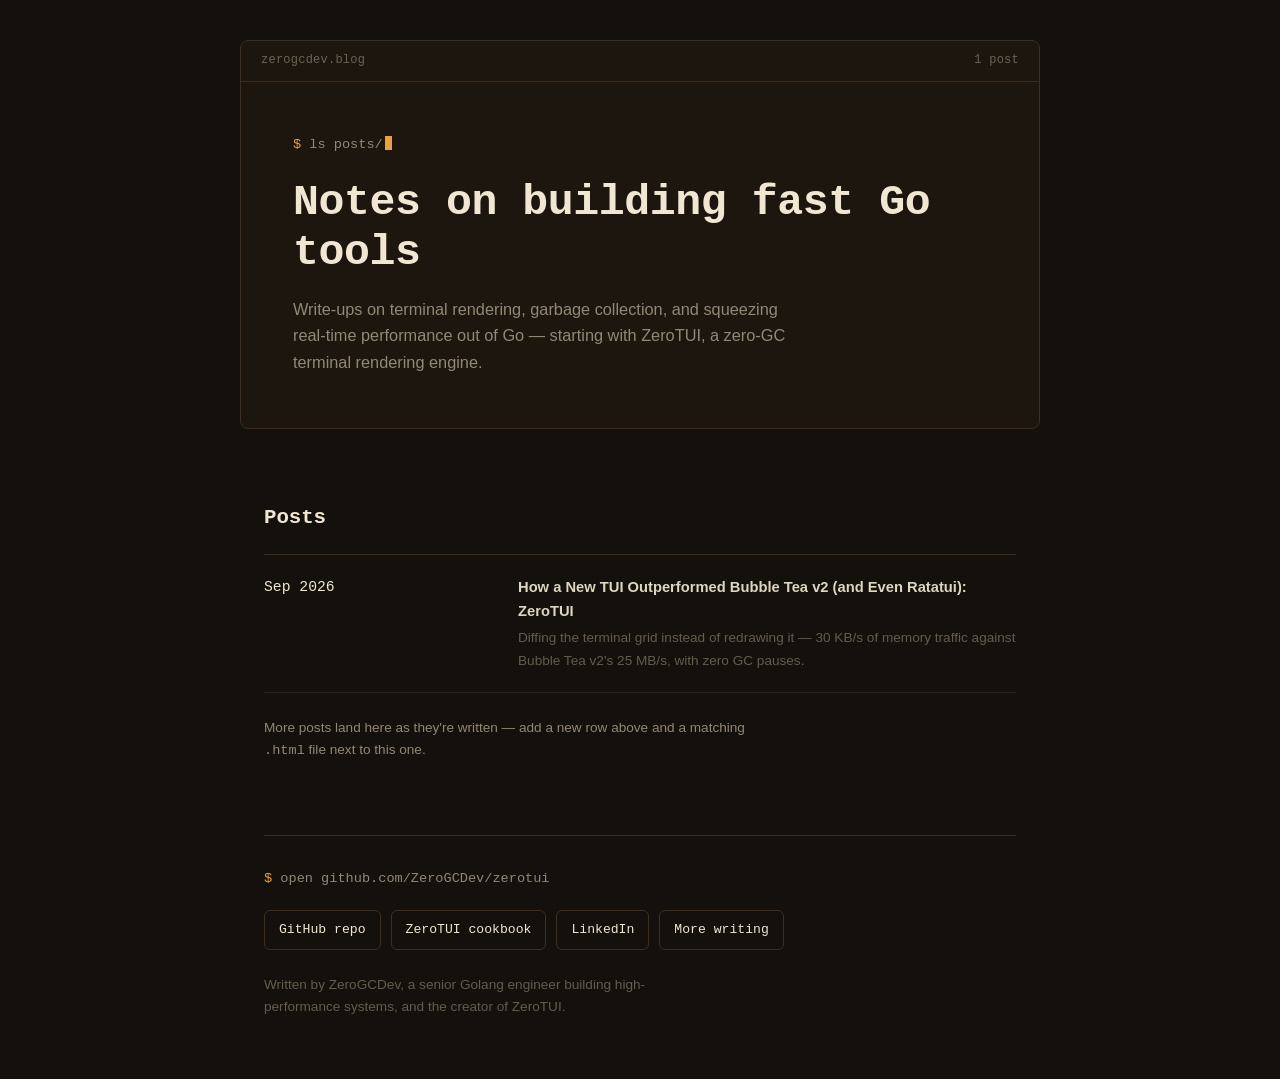
==== index.html @ e70df7ad "Add files via upload" ====
<!DOCTYPE html>
<html lang="en">
<head>
<meta charset="UTF-8">
<meta name="viewport" content="width=device-width, initial-scale=1.0">
<title>ZeroGCDev — blog</title>
<meta name="description" content="Notes on building fast Go tools: terminal rendering, garbage collection, and low-level systems work from ZeroGCDev, creator of ZeroTUI.">
<link rel="stylesheet" href="style.css">
</head>
<body>

<header class="hero">
  <div class="window">
    <div class="window-bar"><span>zerogcdev.blog</span><span>1 post</span></div>
    <div class="window-body">
      <p class="prompt"><span class="sym">$</span> ls posts/<span class="cursor"></span></p>
      <h1>Notes on building fast Go tools</h1>
      <p class="sub">Write-ups on terminal rendering, garbage collection, and squeezing real-time performance out of Go — starting with ZeroTUI, a zero-GC terminal rendering engine.</p>
    </div>
  </div>
</header>

<main class="container">

  <section id="posts">
    <h2>Posts</h2>
    <div class="uses">
      <div class="use-row">
        <div class="name">Sep 2026</div>
        <p class="desc">
          <a href="zerotui-tui.html">How a New TUI Outperformed Bubble Tea v2 (and Even Ratatui): ZeroTUI</a>
          <span class="excerpt">Diffing the terminal grid instead of redrawing it — 30 KB/s of memory traffic against Bubble Tea v2's 25 MB/s, with zero GC pauses.</span>
        </p>
      </div>
    </div>
    <p class="dim" style="margin-top:24px;font-size:.85rem;">More posts land here as they're written — add a new row above and a matching <code>.html</code> file next to this one.</p>
  </section>

  <footer>
    <p class="footer-prompt"><span class="sym">$</span> open github.com/ZeroGCDev/zerotui</p>
    <div class="footer-links">
      <a href="https://github.com/ZeroGCDev/zerotui">GitHub repo</a>
      <a href="https://medium.com/@ZeroGCDev/zerotui-cookbook-recipes-for-building-beautiful-terminal-uis-570f07fad772">ZeroTUI cookbook</a>
      <a href="https://www.linkedin.com/in/merupamganguly/">LinkedIn</a>
      <a href="https://medium.com/@ZeroGCDev">More writing</a>
    </div>
    <p>Written by ZeroGCDev, a senior Golang engineer building high-performance systems, and the creator of ZeroTUI.</p>
  </footer>

</main>

</body>
</html>
---- style.css ----
:root{
  --bg: #14100B;
  --bg-panel: #1C160F;
  --bg-panel-raised: #211A11;
  --ink: #F0E6D2;
  --ink-dim: #9C9280;
  --ink-faint: #6B6354;
  --amber: #FFAB40;
  --amber-dim: #C97C2E;
  --rule: #3A2F22;
  --rule-soft: #2A2218;
  --mono: ui-monospace, "SF Mono", "JetBrains Mono", "Fira Code", Menlo, Consolas, monospace;
  --sans: -apple-system, BlinkMacSystemFont, "Segoe UI", Inter, Roboto, "Helvetica Neue", Arial, sans-serif;
  --radius: 8px;
}

*{box-sizing:border-box;}
html{-webkit-text-size-adjust:100%;}
body{
  margin:0;
  background:var(--bg);
  color:var(--ink);
  font-family:var(--sans);
  line-height:1.65;
  font-size:16px;
  -webkit-font-smoothing:antialiased;
}

a{color:var(--amber);text-decoration:none;border-bottom:1px solid transparent;}
a:hover{border-bottom-color:var(--amber);}
a:focus-visible, button:focus-visible{outline:2px solid var(--amber);outline-offset:2px;}

.container{max-width:800px;margin:0 auto;padding:0 24px;}

/* ---------- nav ---------- */
.topnav{padding:24px 24px 0;}
.back-link{font-family:var(--mono);font-size:.82rem;color:var(--ink-dim);}
.back-link:hover{color:var(--amber);}

/* ---------- hero ---------- */
header.hero{padding:40px 24px 8px;}
.window{border:1px solid var(--rule);border-radius:var(--radius);background:var(--bg-panel);overflow:hidden;max-width:800px;margin:0 auto;}
.window-bar{
  display:flex;align-items:center;justify-content:space-between;
  padding:10px 20px;border-bottom:1px solid var(--rule);
  font-family:var(--mono);font-size:.75rem;color:var(--ink-faint);letter-spacing:.02em;
}
.window-body{padding:clamp(28px,5vw,52px) clamp(20px,5vw,52px) clamp(32px,5vw,52px);}

.prompt{font-family:var(--mono);font-size:.85rem;color:var(--ink-dim);margin:0 0 22px;}
.prompt .sym{color:var(--amber);}
.cursor{
  display:inline-block;width:.5em;height:1em;background:var(--amber);
  margin-left:2px;vertical-align:-2px;animation:blink 1s steps(1) infinite;
}
@media (prefers-reduced-motion: reduce){.cursor{animation:none;}}
@keyframes blink{50%{opacity:0;}}

h1{
  font-family:var(--mono);font-weight:600;
  font-size:clamp(1.7rem,4.4vw,2.7rem);
  line-height:1.15;letter-spacing:-.01em;
  margin:0 0 18px;color:var(--ink);
}
.sub{font-size:1.02rem;color:var(--ink-dim);max-width:56ch;margin:0;}

.stats{
  display:grid;grid-template-columns:repeat(3,1fr);gap:20px;
  margin-top:36px;padding-top:26px;border-top:1px solid var(--rule);
}
.stat .num{font-family:var(--mono);font-size:clamp(1.25rem,3vw,1.6rem);color:var(--amber);font-weight:600;}
.stat .label{font-size:.8rem;color:var(--ink-dim);margin-top:4px;}

/* ---------- generic sections ---------- */
main{padding:8px 24px 0;}
section{margin:64px auto;max-width:800px;}
h2{font-family:var(--mono);font-size:1.3rem;font-weight:600;color:var(--ink);margin:0 0 18px;letter-spacing:-.005em;}
h3{font-family:var(--mono);font-size:1rem;margin:0 0 8px;color:var(--ink);}
p{color:var(--ink);opacity:.92;margin:0 0 16px;max-width:66ch;}
p.dim{color:var(--ink-dim);}
section > p:last-child{margin-bottom:0;}

/* ---------- how it works ---------- */
.steps{
  display:flex;flex-wrap:wrap;margin-top:26px;
  border:1px solid var(--rule);border-radius:var(--radius);overflow:hidden;
}
.step{flex:1 1 200px;padding:22px 22px;}
.step + .step{border-left:1px solid var(--rule);}
.step .n{font-family:var(--mono);color:var(--amber);font-size:.78rem;}
.step h3{margin:8px 0 6px;}
.step p{font-size:.9rem;color:var(--ink-dim);margin:0;max-width:none;}

/* ---------- benchmark cards ---------- */
.bench-cards{display:grid;grid-template-columns:repeat(3,1fr);gap:16px;margin-top:26px;}
.bcard{border:1px solid var(--rule);border-radius:var(--radius);padding:20px 20px;background:var(--bg-panel);position:relative;}
.bcard.win{border-color:var(--amber-dim);}
.bcard.win::before{
  content:"";position:absolute;left:0;top:0;bottom:0;width:3px;
  background:var(--amber);border-radius:var(--radius) 0 0 var(--radius);
}
.bcard h3{font-size:.92rem;margin:0 0 14px;color:var(--ink-dim);}
.bcard.win h3{color:var(--amber);}
.metric{display:flex;justify-content:space-between;gap:12px;padding:8px 0;border-top:1px solid var(--rule-soft);font-family:var(--mono);font-size:.8rem;}
.metric:first-of-type{border-top:none;}
.metric .k{color:var(--ink-faint);}
.metric .v{color:var(--ink-dim);text-align:right;}
.bcard.win .metric .v{color:var(--amber);font-weight:600;}
.bench-note{margin-top:16px;font-size:.85rem;color:var(--ink-faint);max-width:66ch;}

/* ---------- list rows (use cases / posts) ---------- */
.uses{border-top:1px solid var(--rule);margin-top:8px;}
.use-row{display:flex;flex-wrap:wrap;gap:4px 24px;padding:20px 0;border-bottom:1px solid var(--rule-soft);}
.use-row .name{font-family:var(--mono);font-size:.92rem;color:var(--ink);flex:0 0 230px;}
.use-row .desc{color:var(--ink-dim);font-size:.92rem;flex:1 1 320px;margin:0;}
.use-row .desc a{color:var(--ink);font-weight:600;}
.use-row .desc a:hover{color:var(--amber);}
.use-row .excerpt{display:block;color:var(--ink-faint);font-size:.85rem;margin-top:4px;}

/* ---------- quickstart / code ---------- */
.qs-step{margin-top:30px;}
.qs-step:first-of-type{margin-top:26px;}
.qs-step p{margin:0 0 12px;color:var(--ink-dim);font-size:.95rem;}
pre.code{
  background:var(--bg-panel-raised);border:1px solid var(--rule);border-radius:8px;
  padding:16px 18px;overflow-x:auto;font-family:var(--mono);font-size:.8rem;
  line-height:1.55;color:var(--ink);margin:0;
}
pre.code .c{color:var(--ink-faint);}

.mockup{margin-top:34px;border:1px solid var(--rule);border-radius:var(--radius);background:var(--bg-panel);padding:20px;}
.mockup-controls{display:flex;align-items:center;flex-wrap:wrap;gap:14px;margin-bottom:16px;}
.mockup-btn{
  font-family:var(--mono);font-size:.78rem;background:transparent;
  border:1px solid var(--amber-dim);color:var(--amber);
  padding:8px 14px;border-radius:6px;cursor:pointer;
}
.mockup-btn:hover{background:rgba(255,171,64,.08);}
.mockup-state{font-family:var(--mono);font-size:.78rem;color:var(--ink-faint);}
pre.ascii{font-family:var(--mono);font-size:.78rem;line-height:1.4;color:var(--ink-dim);margin:0;white-space:pre;overflow-x:auto;}
pre.ascii .hi{color:var(--amber);}

/* ---------- reference ---------- */
.ref-grid{display:grid;grid-template-columns:1fr 1fr;gap:20px;margin-top:24px;}
.ref-panel{border:1px solid var(--rule);border-radius:var(--radius);padding:20px 22px;background:var(--bg-panel);}
.ref-panel h3{font-size:.78rem;color:var(--ink-faint);margin:0 0 12px;}
.ref-item{display:flex;justify-content:space-between;gap:16px;padding:8px 0;border-top:1px solid var(--rule-soft);font-size:.83rem;}
.ref-item:first-child{border-top:none;}
.ref-item .name{font-family:var(--mono);color:var(--ink);white-space:nowrap;}
.ref-item .desc{color:var(--ink-faint);text-align:right;}

/* ---------- footer ---------- */
footer{margin:72px 0 60px;padding-top:32px;border-top:1px solid var(--rule);}
.footer-prompt{font-family:var(--mono);font-size:.85rem;color:var(--ink-dim);margin-bottom:20px;}
.footer-prompt .sym{color:var(--amber);}
.footer-links{display:flex;flex-wrap:wrap;gap:10px;margin-bottom:24px;}
.footer-links a{
  font-family:var(--mono);font-size:.82rem;border:1px solid var(--rule);border-radius:6px;
  padding:8px 14px;color:var(--ink);border-bottom:1px solid var(--rule);
}
.footer-links a:hover{border-color:var(--amber-dim);color:var(--amber);}
footer p{color:var(--ink-faint);font-size:.85rem;max-width:60ch;}

@media (max-width:640px){
  .stats{grid-template-columns:1fr;gap:20px;}
  .bench-cards{grid-template-columns:1fr;}
  .ref-grid{grid-template-columns:1fr;}
  .steps{flex-direction:column;}
  .step + .step{border-left:none;border-top:1px solid var(--rule);}
  .use-row .name{flex-basis:100%;}
}
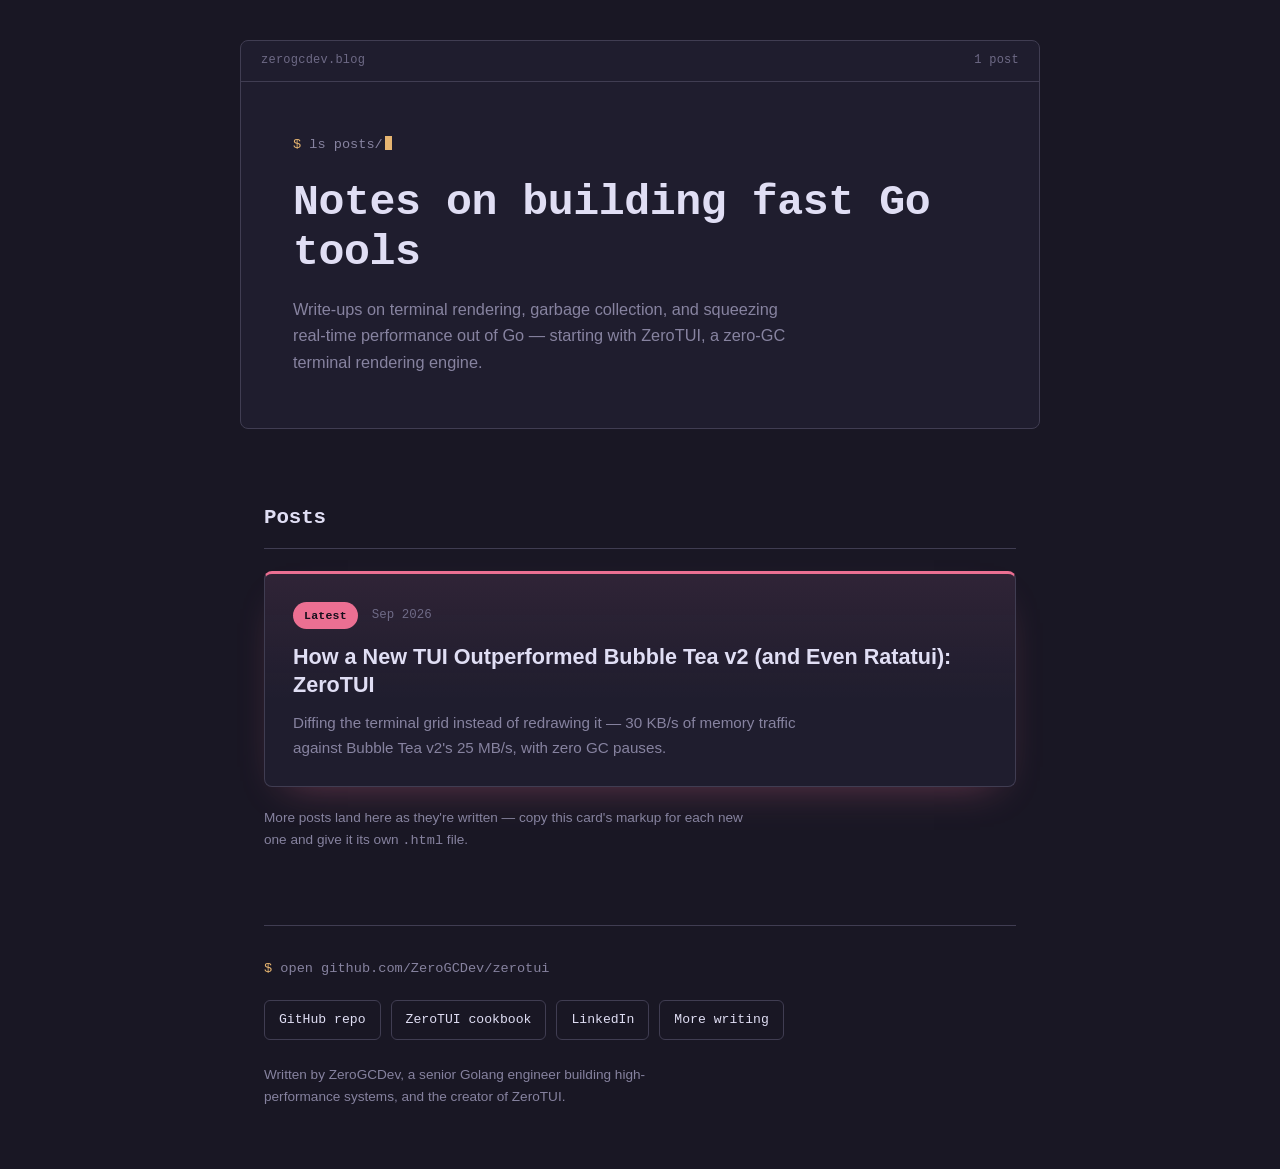
==== commit eab69e76: "Theme Change" ====
--- a/index.html
+++ b/index.html
@@ -24,16 +24,15 @@
 
   <section id="posts">
     <h2>Posts</h2>
-    <div class="uses">
-      <div class="use-row">
-        <div class="name">Sep 2026</div>
-        <p class="desc">
-          <a href="zerotui-tui.html">How a New TUI Outperformed Bubble Tea v2 (and Even Ratatui): ZeroTUI</a>
-          <span class="excerpt">Diffing the terminal grid instead of redrawing it — 30 KB/s of memory traffic against Bubble Tea v2's 25 MB/s, with zero GC pauses.</span>
-        </p>
+    <a class="post-card" href="zerotui-tui.html">
+      <div class="post-card-top">
+        <span class="post-chip">Latest</span>
+        <span class="post-date">Sep 2026</span>
       </div>
-    </div>
-    <p class="dim" style="margin-top:24px;font-size:.85rem;">More posts land here as they're written — add a new row above and a matching <code>.html</code> file next to this one.</p>
+      <h3 class="post-title">How a New TUI Outperformed Bubble Tea v2 (and Even Ratatui): ZeroTUI</h3>
+      <p class="post-excerpt">Diffing the terminal grid instead of redrawing it — 30 KB/s of memory traffic against Bubble Tea v2's 25 MB/s, with zero GC pauses.</p>
+    </a>
+    <p class="dim small-note" style="margin-top:20px;">More posts land here as they're written — copy this card's markup for each new one and give it its own <code>.html</code> file.</p>
   </section>
 
   <footer>
--- a/style.css
+++ b/style.css
@@ -1,14 +1,18 @@
 :root{
-  --bg: #14100B;
-  --bg-panel: #1C160F;
-  --bg-panel-raised: #211A11;
-  --ink: #F0E6D2;
-  --ink-dim: #9C9280;
-  --ink-faint: #6B6354;
-  --amber: #FFAB40;
-  --amber-dim: #C97C2E;
-  --rule: #3A2F22;
-  --rule-soft: #2A2218;
+  /* Rosé Pine — base16 dark palette */
+  --bg: #191724;            /* base */
+  --bg-panel: #1f1d2e;      /* surface */
+  --bg-panel-raised: #26233a; /* overlay */
+  --ink: #e0def4;           /* text — high-contrast, used for anything that must read instantly */
+  --ink-dim: #908caa;       /* subtle — secondary text, still clearly legible */
+  --ink-faint: #6e6a86;     /* muted — chrome/metadata only, never primary content */
+  --love: #eb6f92;          /* attention accent — used sparingly, one spot per page */
+  --gold: #f6c177;          /* data accent — stats, live values, numbers */
+  --iris: #c4a7e7;          /* interactive accent — links, buttons */
+  --pine: #31748f;
+  --foam: #9ccfd8;
+  --rule: #403d52;          /* highlight med — visible structural borders */
+  --rule-soft: #21202e;     /* highlight low — quiet inner dividers */
   --mono: ui-monospace, "SF Mono", "JetBrains Mono", "Fira Code", Menlo, Consolas, monospace;
   --sans: -apple-system, BlinkMacSystemFont, "Segoe UI", Inter, Roboto, "Helvetica Neue", Arial, sans-serif;
   --radius: 8px;
@@ -26,16 +30,16 @@
   -webkit-font-smoothing:antialiased;
 }
 
-a{color:var(--amber);text-decoration:none;border-bottom:1px solid transparent;}
-a:hover{border-bottom-color:var(--amber);}
-a:focus-visible, button:focus-visible{outline:2px solid var(--amber);outline-offset:2px;}
+a{color:var(--iris);text-decoration:none;border-bottom:1px solid transparent;}
+a:hover{border-bottom-color:var(--iris);}
+a:focus-visible, button:focus-visible{outline:2px solid var(--iris);outline-offset:2px;}
 
 .container{max-width:800px;margin:0 auto;padding:0 24px;}
 
 /* ---------- nav ---------- */
 .topnav{padding:24px 24px 0;}
 .back-link{font-family:var(--mono);font-size:.82rem;color:var(--ink-dim);}
-.back-link:hover{color:var(--amber);}
+.back-link:hover{color:var(--iris);}
 
 /* ---------- hero ---------- */
 header.hero{padding:40px 24px 8px;}
@@ -48,9 +52,9 @@
 .window-body{padding:clamp(28px,5vw,52px) clamp(20px,5vw,52px) clamp(32px,5vw,52px);}
 
 .prompt{font-family:var(--mono);font-size:.85rem;color:var(--ink-dim);margin:0 0 22px;}
-.prompt .sym{color:var(--amber);}
+.prompt .sym{color:var(--gold);}
 .cursor{
-  display:inline-block;width:.5em;height:1em;background:var(--amber);
+  display:inline-block;width:.5em;height:1em;background:var(--gold);
   margin-left:2px;vertical-align:-2px;animation:blink 1s steps(1) infinite;
 }
 @media (prefers-reduced-motion: reduce){.cursor{animation:none;}}
@@ -68,16 +72,21 @@
   display:grid;grid-template-columns:repeat(3,1fr);gap:20px;
   margin-top:36px;padding-top:26px;border-top:1px solid var(--rule);
 }
-.stat .num{font-family:var(--mono);font-size:clamp(1.25rem,3vw,1.6rem);color:var(--amber);font-weight:600;}
+.stat .num{font-family:var(--mono);font-size:clamp(1.25rem,3vw,1.6rem);color:var(--gold);font-weight:600;}
 .stat .label{font-size:.8rem;color:var(--ink-dim);margin-top:4px;}
 
 /* ---------- generic sections ---------- */
 main{padding:8px 24px 0;}
 section{margin:64px auto;max-width:800px;}
-h2{font-family:var(--mono);font-size:1.3rem;font-weight:600;color:var(--ink);margin:0 0 18px;letter-spacing:-.005em;}
+h2{
+  font-family:var(--mono);font-size:1.3rem;font-weight:600;color:var(--ink);
+  margin:0 0 22px;letter-spacing:-.005em;
+  padding-bottom:12px;border-bottom:1px solid var(--rule);
+}
 h3{font-family:var(--mono);font-size:1rem;margin:0 0 8px;color:var(--ink);}
 p{color:var(--ink);opacity:.92;margin:0 0 16px;max-width:66ch;}
 p.dim{color:var(--ink-dim);}
+p.small-note{font-size:.85rem;}
 section > p:last-child{margin-bottom:0;}
 
 /* ---------- how it works ---------- */
@@ -87,35 +96,66 @@
 }
 .step{flex:1 1 200px;padding:22px 22px;}
 .step + .step{border-left:1px solid var(--rule);}
-.step .n{font-family:var(--mono);color:var(--amber);font-size:.78rem;}
+.step .n{font-family:var(--mono);color:var(--gold);font-size:.78rem;}
 .step h3{margin:8px 0 6px;}
 .step p{font-size:.9rem;color:var(--ink-dim);margin:0;max-width:none;}
 
 /* ---------- benchmark cards ---------- */
 .bench-cards{display:grid;grid-template-columns:repeat(3,1fr);gap:16px;margin-top:26px;}
 .bcard{border:1px solid var(--rule);border-radius:var(--radius);padding:20px 20px;background:var(--bg-panel);position:relative;}
-.bcard.win{border-color:var(--amber-dim);}
+.bcard.win{border-color:var(--love);}
 .bcard.win::before{
   content:"";position:absolute;left:0;top:0;bottom:0;width:3px;
-  background:var(--amber);border-radius:var(--radius) 0 0 var(--radius);
+  background:var(--love);border-radius:var(--radius) 0 0 var(--radius);
 }
 .bcard h3{font-size:.92rem;margin:0 0 14px;color:var(--ink-dim);}
-.bcard.win h3{color:var(--amber);}
+.bcard.win h3{color:var(--love);}
 .metric{display:flex;justify-content:space-between;gap:12px;padding:8px 0;border-top:1px solid var(--rule-soft);font-family:var(--mono);font-size:.8rem;}
 .metric:first-of-type{border-top:none;}
-.metric .k{color:var(--ink-faint);}
-.metric .v{color:var(--ink-dim);text-align:right;}
-.bcard.win .metric .v{color:var(--amber);font-weight:600;}
-.bench-note{margin-top:16px;font-size:.85rem;color:var(--ink-faint);max-width:66ch;}
-
-/* ---------- list rows (use cases / posts) ---------- */
+.metric .k{color:var(--ink-dim);}
+.metric .v{color:var(--ink);text-align:right;font-weight:600;}
+.bcard.win .metric .v{color:var(--love);}
+.bench-note{margin-top:16px;font-size:.85rem;color:var(--ink-dim);max-width:66ch;}
+
+/* ---------- list rows (where-to-use, etc.) ---------- */
 .uses{border-top:1px solid var(--rule);margin-top:8px;}
 .use-row{display:flex;flex-wrap:wrap;gap:4px 24px;padding:20px 0;border-bottom:1px solid var(--rule-soft);}
 .use-row .name{font-family:var(--mono);font-size:.92rem;color:var(--ink);flex:0 0 230px;}
 .use-row .desc{color:var(--ink-dim);font-size:.92rem;flex:1 1 320px;margin:0;}
-.use-row .desc a{color:var(--ink);font-weight:600;}
-.use-row .desc a:hover{color:var(--amber);}
-.use-row .excerpt{display:block;color:var(--ink-faint);font-size:.85rem;margin-top:4px;}
+
+/* ---------- home page: post spotlight card ---------- */
+.post-card{
+  display:block;
+  border:1px solid var(--rule);
+  border-top:3px solid var(--love);
+  border-radius:var(--radius);
+  background:
+    linear-gradient(180deg, rgba(235,111,146,.08), transparent 60%),
+    var(--bg-panel);
+  padding:28px 28px 26px;
+  margin-top:22px;
+  box-shadow:0 16px 40px -22px rgba(235,111,146,.45);
+  transition:border-color .15s ease, box-shadow .15s ease, transform .15s ease;
+}
+.post-card:hover{
+  border-color:var(--love);
+  box-shadow:0 20px 46px -18px rgba(235,111,146,.55);
+  transform:translateY(-1px);
+}
+.post-card:focus-visible{outline:2px solid var(--love);outline-offset:3px;}
+.post-card-top{display:flex;align-items:center;flex-wrap:wrap;gap:10px 14px;margin-bottom:14px;}
+.post-chip{
+  font-family:var(--mono);font-size:.72rem;letter-spacing:.02em;
+  color:#150f1c;background:var(--love);
+  padding:4px 11px;border-radius:999px;font-weight:700;
+}
+.post-date{font-family:var(--mono);font-size:.78rem;color:var(--ink-faint);}
+.post-title{
+  font-family:var(--sans);font-weight:700;font-size:1.35rem;line-height:1.32;
+  color:var(--ink);margin:0 0 10px;
+}
+.post-card:hover .post-title{color:var(--love);}
+.post-excerpt{color:var(--ink-dim);font-size:.95rem;margin:0;max-width:60ch;}
 
 /* ---------- quickstart / code ---------- */
 .qs-step{margin-top:30px;}
@@ -132,34 +172,34 @@
 .mockup-controls{display:flex;align-items:center;flex-wrap:wrap;gap:14px;margin-bottom:16px;}
 .mockup-btn{
   font-family:var(--mono);font-size:.78rem;background:transparent;
-  border:1px solid var(--amber-dim);color:var(--amber);
+  border:1px solid var(--iris);color:var(--iris);
   padding:8px 14px;border-radius:6px;cursor:pointer;
 }
-.mockup-btn:hover{background:rgba(255,171,64,.08);}
+.mockup-btn:hover{background:rgba(196,167,231,.1);}
 .mockup-state{font-family:var(--mono);font-size:.78rem;color:var(--ink-faint);}
 pre.ascii{font-family:var(--mono);font-size:.78rem;line-height:1.4;color:var(--ink-dim);margin:0;white-space:pre;overflow-x:auto;}
-pre.ascii .hi{color:var(--amber);}
+pre.ascii .hi{color:var(--gold);}
 
 /* ---------- reference ---------- */
 .ref-grid{display:grid;grid-template-columns:1fr 1fr;gap:20px;margin-top:24px;}
 .ref-panel{border:1px solid var(--rule);border-radius:var(--radius);padding:20px 22px;background:var(--bg-panel);}
-.ref-panel h3{font-size:.78rem;color:var(--ink-faint);margin:0 0 12px;}
+.ref-panel h3{font-size:.78rem;color:var(--ink-dim);margin:0 0 12px;}
 .ref-item{display:flex;justify-content:space-between;gap:16px;padding:8px 0;border-top:1px solid var(--rule-soft);font-size:.83rem;}
 .ref-item:first-child{border-top:none;}
 .ref-item .name{font-family:var(--mono);color:var(--ink);white-space:nowrap;}
-.ref-item .desc{color:var(--ink-faint);text-align:right;}
+.ref-item .desc{color:var(--ink-dim);text-align:right;}
 
 /* ---------- footer ---------- */
 footer{margin:72px 0 60px;padding-top:32px;border-top:1px solid var(--rule);}
 .footer-prompt{font-family:var(--mono);font-size:.85rem;color:var(--ink-dim);margin-bottom:20px;}
-.footer-prompt .sym{color:var(--amber);}
+.footer-prompt .sym{color:var(--gold);}
 .footer-links{display:flex;flex-wrap:wrap;gap:10px;margin-bottom:24px;}
 .footer-links a{
   font-family:var(--mono);font-size:.82rem;border:1px solid var(--rule);border-radius:6px;
   padding:8px 14px;color:var(--ink);border-bottom:1px solid var(--rule);
 }
-.footer-links a:hover{border-color:var(--amber-dim);color:var(--amber);}
-footer p{color:var(--ink-faint);font-size:.85rem;max-width:60ch;}
+.footer-links a:hover{border-color:var(--iris);color:var(--iris);}
+footer p{color:var(--ink-dim);font-size:.85rem;max-width:60ch;}
 
 @media (max-width:640px){
   .stats{grid-template-columns:1fr;gap:20px;}
@@ -168,4 +208,5 @@
   .steps{flex-direction:column;}
   .step + .step{border-left:none;border-top:1px solid var(--rule);}
   .use-row .name{flex-basis:100%;}
-}
+  .post-title{font-size:1.15rem;}
+}
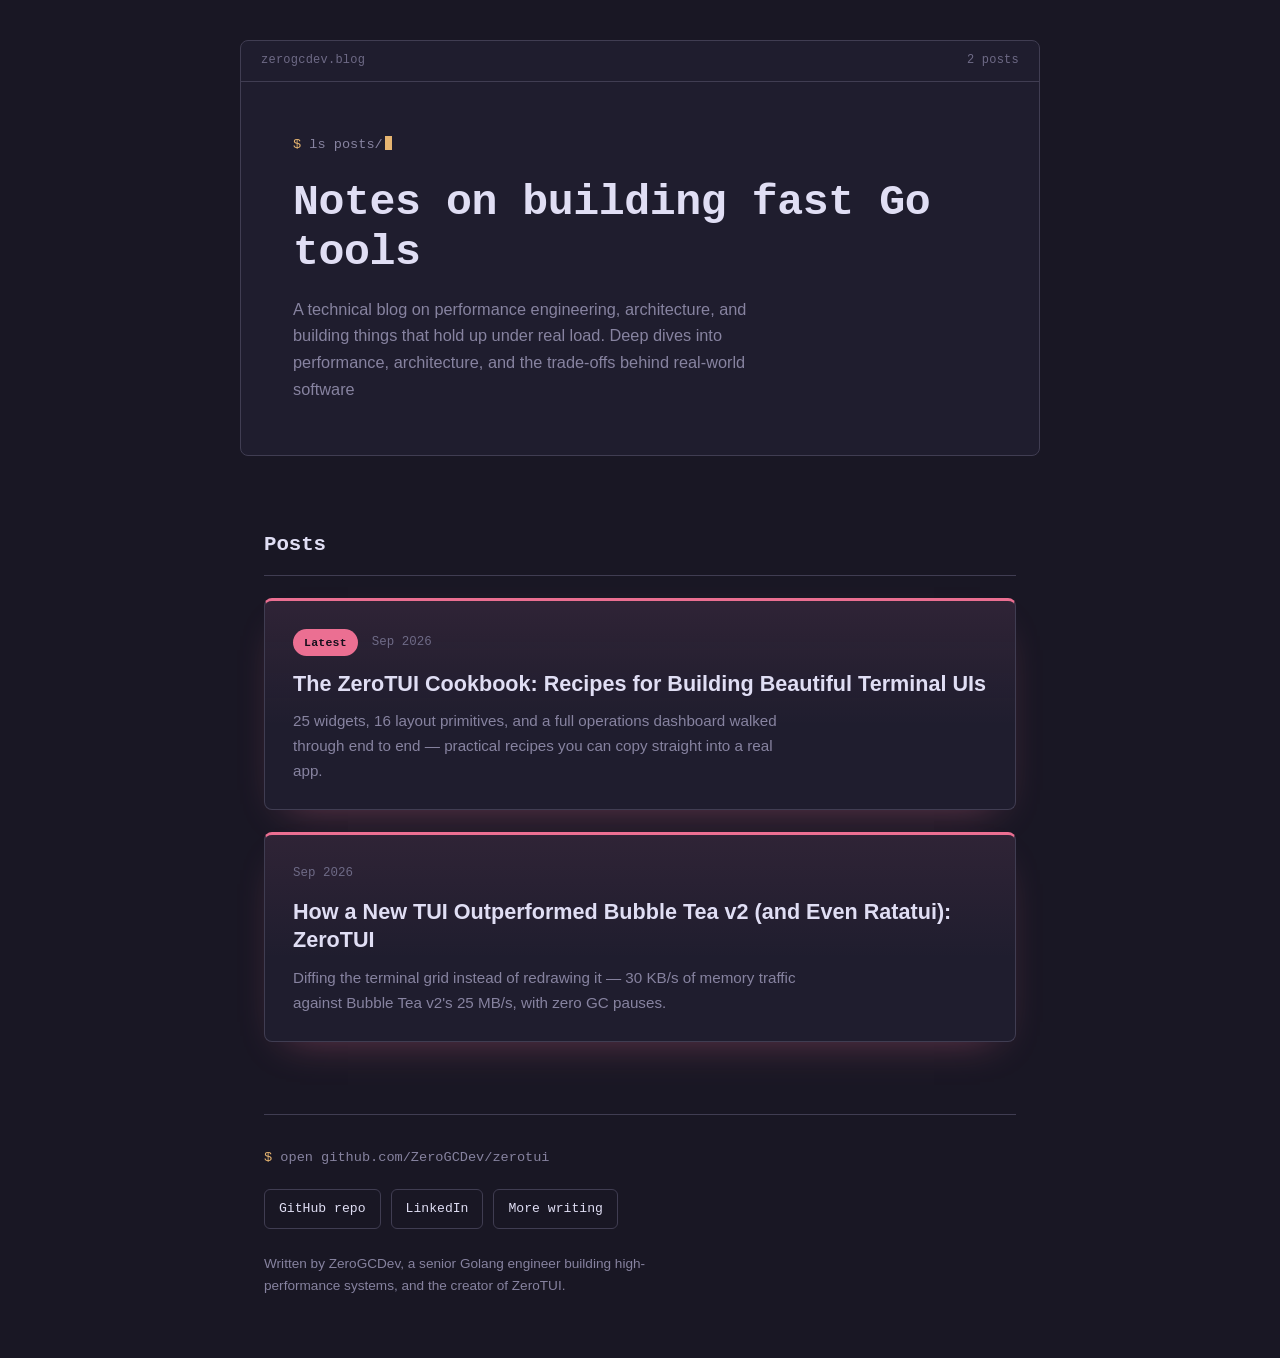
==== commit 57f47ca3: "Cookbook page added" ====
--- a/index.html
+++ b/index.html
@@ -4,18 +4,18 @@
 <meta charset="UTF-8">
 <meta name="viewport" content="width=device-width, initial-scale=1.0">
 <title>ZeroGCDev — blog</title>
-<meta name="description" content="Notes on building fast Go tools: terminal rendering, garbage collection, and low-level systems work from ZeroGCDev, creator of ZeroTUI.">
+<meta name="description" content="Notes on speed, systems, and software craft">
 <link rel="stylesheet" href="style.css">
 </head>
 <body>
 
 <header class="hero">
   <div class="window">
-    <div class="window-bar"><span>zerogcdev.blog</span><span>1 post</span></div>
+    <div class="window-bar"><span>zerogcdev.blog</span><span>2 posts</span></div>
     <div class="window-body">
       <p class="prompt"><span class="sym">$</span> ls posts/<span class="cursor"></span></p>
       <h1>Notes on building fast Go tools</h1>
-      <p class="sub">Write-ups on terminal rendering, garbage collection, and squeezing real-time performance out of Go — starting with ZeroTUI, a zero-GC terminal rendering engine.</p>
+      <p class="sub">A technical blog on performance engineering, architecture, and building things that hold up under real load. Deep dives into performance, architecture, and the trade-offs behind real-world software</p>
     </div>
   </div>
 </header>
@@ -24,22 +24,30 @@
 
   <section id="posts">
     <h2>Posts</h2>
-    <a class="post-card" href="zerotui-tui.html">
+
+    <a class="post-card" href="zerotui-cookbook.html">
       <div class="post-card-top">
         <span class="post-chip">Latest</span>
+        <span class="post-date">Sep 2026</span>
+      </div>
+      <h3 class="post-title">The ZeroTUI Cookbook: Recipes for Building Beautiful Terminal UIs</h3>
+      <p class="post-excerpt">25 widgets, 16 layout primitives, and a full operations dashboard walked through end to end — practical recipes you can copy straight into a real app.</p>
+    </a>
+
+    <a class="post-card secondary" href="zerotui-tui.html">
+      <div class="post-card-top">
         <span class="post-date">Sep 2026</span>
       </div>
       <h3 class="post-title">How a New TUI Outperformed Bubble Tea v2 (and Even Ratatui): ZeroTUI</h3>
       <p class="post-excerpt">Diffing the terminal grid instead of redrawing it — 30 KB/s of memory traffic against Bubble Tea v2's 25 MB/s, with zero GC pauses.</p>
     </a>
-    <p class="dim small-note" style="margin-top:20px;">More posts land here as they're written — copy this card's markup for each new one and give it its own <code>.html</code> file.</p>
+
   </section>
 
   <footer>
     <p class="footer-prompt"><span class="sym">$</span> open github.com/ZeroGCDev/zerotui</p>
     <div class="footer-links">
       <a href="https://github.com/ZeroGCDev/zerotui">GitHub repo</a>
-      <a href="https://medium.com/@ZeroGCDev/zerotui-cookbook-recipes-for-building-beautiful-terminal-uis-570f07fad772">ZeroTUI cookbook</a>
       <a href="https://www.linkedin.com/in/merupamganguly/">LinkedIn</a>
       <a href="https://medium.com/@ZeroGCDev">More writing</a>
     </div>
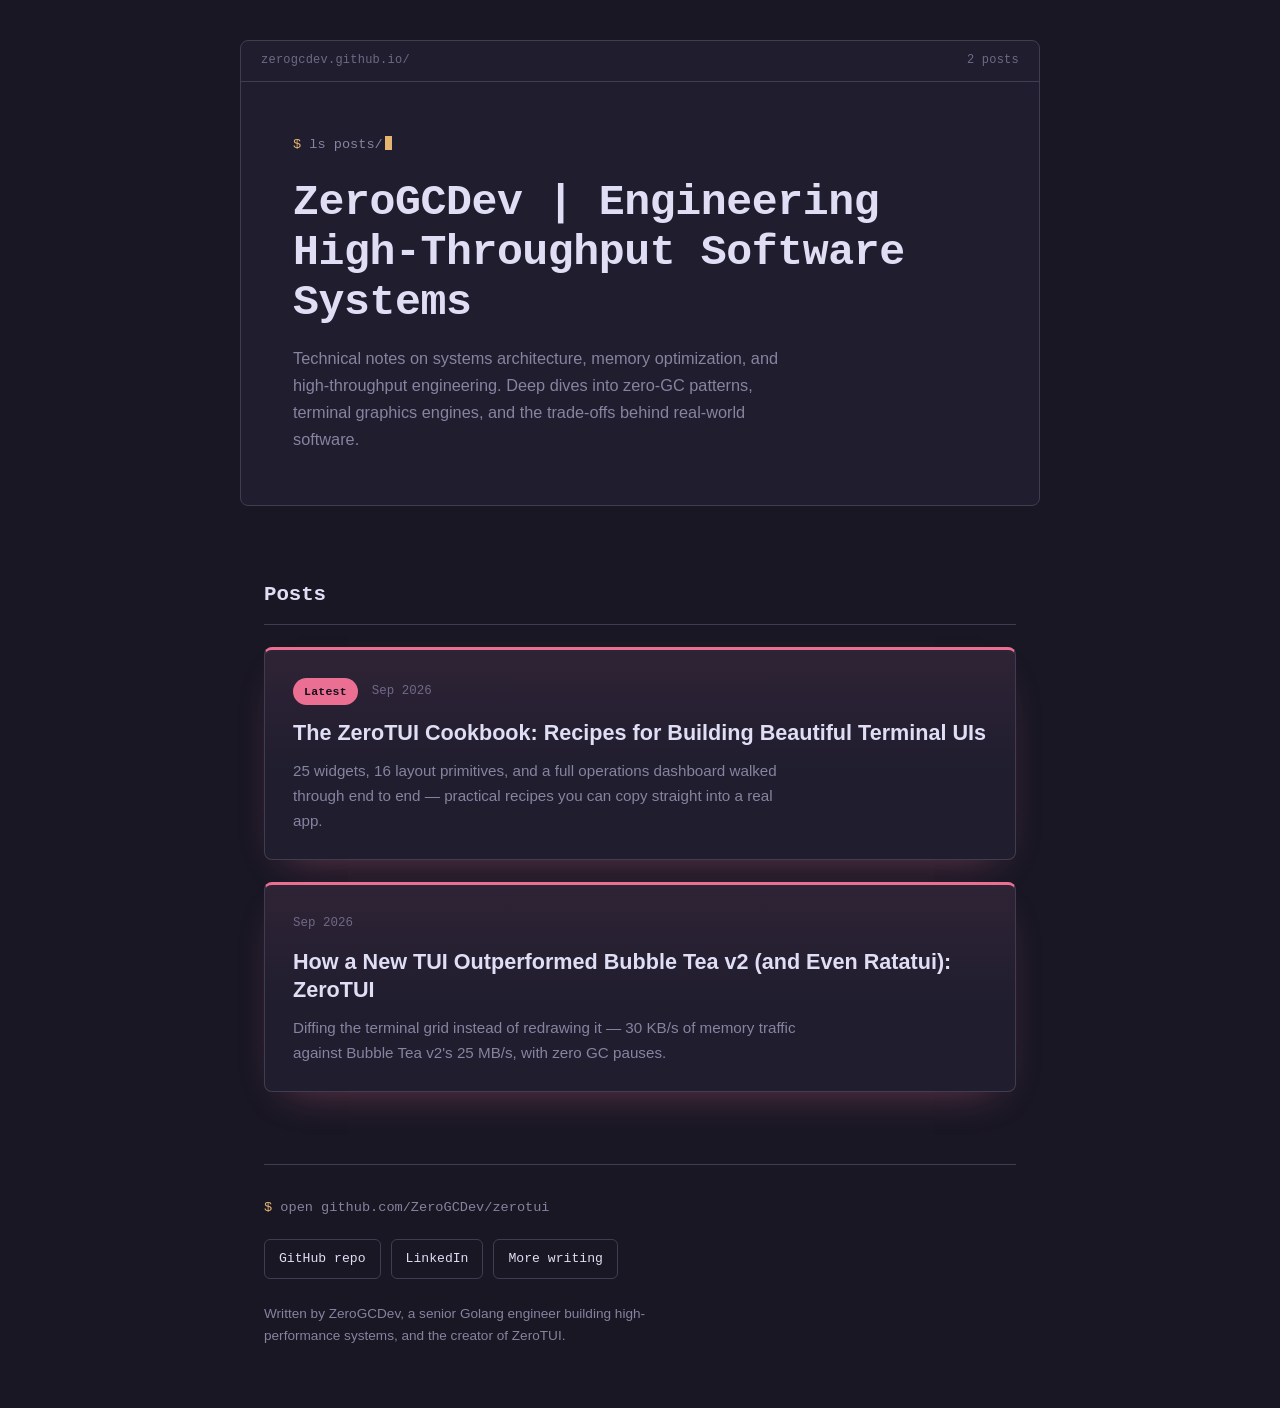
==== commit d6da336a: "Text changes" ====
--- a/index.html
+++ b/index.html
@@ -3,7 +3,7 @@
 <head>
 <meta charset="UTF-8">
 <meta name="viewport" content="width=device-width, initial-scale=1.0">
-<title>ZeroGCDev — blog</title>
+<title>ZeroGCDev — Notes</title>
 <meta name="description" content="Notes on speed, systems, and software craft">
 <link rel="stylesheet" href="style.css">
 </head>
@@ -11,11 +11,11 @@
 
 <header class="hero">
   <div class="window">
-    <div class="window-bar"><span>zerogcdev.blog</span><span>2 posts</span></div>
+    <div class="window-bar"><span>zerogcdev.github.io/</span><span>2 posts</span></div>
     <div class="window-body">
       <p class="prompt"><span class="sym">$</span> ls posts/<span class="cursor"></span></p>
-      <h1>Notes on building fast Go tools</h1>
-      <p class="sub">A technical blog on performance engineering, architecture, and building things that hold up under real load. Deep dives into performance, architecture, and the trade-offs behind real-world software</p>
+      <h1>ZeroGCDev | Engineering High-Throughput Software Systems</h1>
+      <p class="sub">Technical notes on systems architecture, memory optimization, and high-throughput engineering. Deep dives into zero-GC patterns, terminal graphics engines, and the trade-offs behind real-world software.</p>
     </div>
   </div>
 </header>
